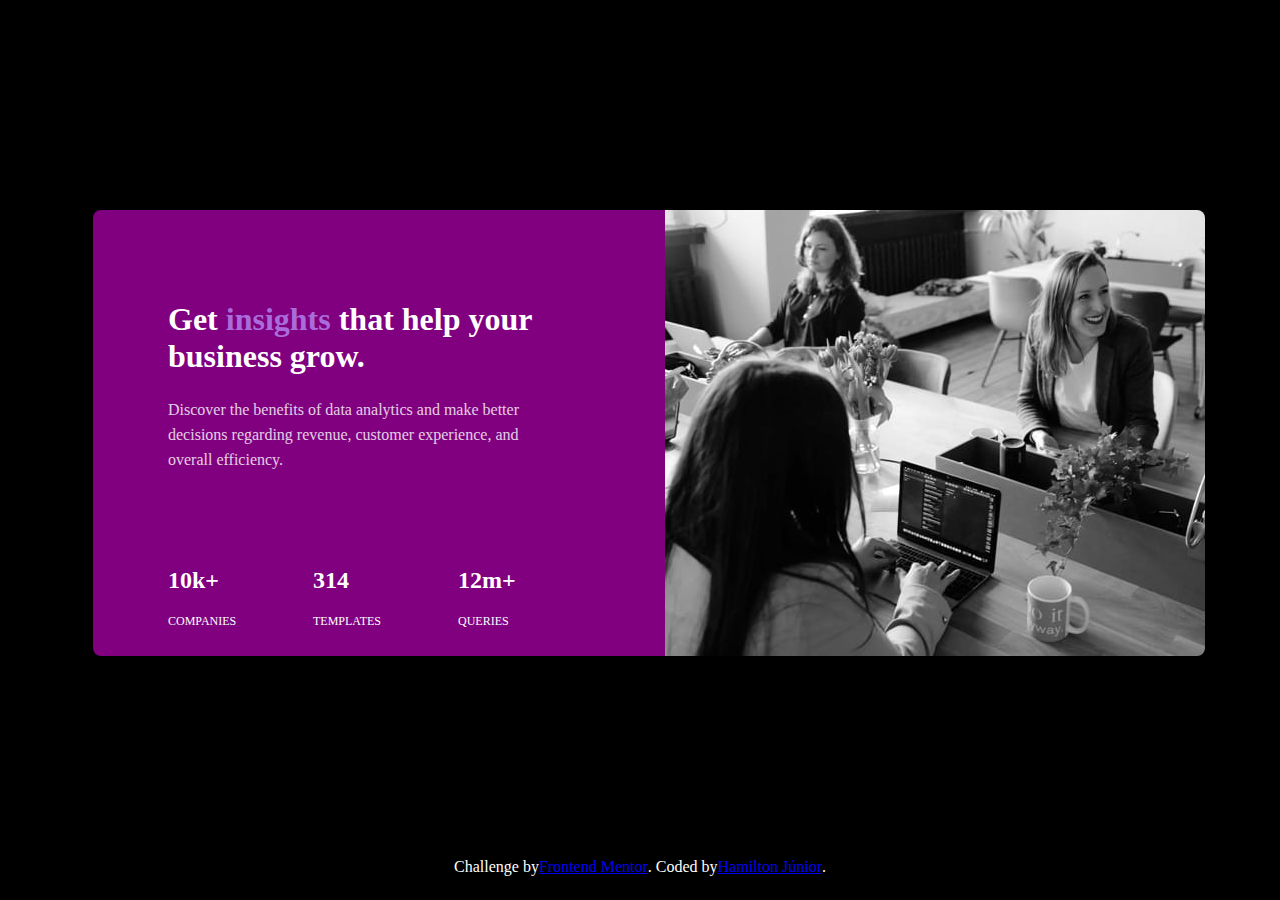
==== index2.html @ 86aa350f "Commit inicial para upload de arquivos do projeto" ====
<!DOCTYPE html>
<html lang="pt-BR">

<head>
    <meta charset="UTF-8">
    <meta name="viewport" content="width=device-width, initial-scale=1.0">
    <link rel="icon" type="image/png" sizes="32x32" href="./images/favicon-32x32.png">

    <link rel="stylesheet" href="css/style2.css">

    <title>Frontend Mentor | Stats preview card component</title>
</head>

<body>
    <main>
        <div class="container">
            <div class="left-card">
                <h1>Get <span>insights</span> that help your business grow.</h1>
                <p class="texto">
                    Discover the benefits of data analytics and make better decisions regarding revenue, customer
                    experience, and overall efficiency.
                </p>
                <div class="dados">
                    <div class="bloco">
                        <h2 class="dados-cima">10k+</h2>
                        <p class="dados-baixo">companies</p>
                    </div>
                    <div class="bloco">
                        <h2 class="dados-cima">314</h2>
                        <p class="dados-baixo">templates</p>
                    </div>
                    <div class="bloco">
                        <h2 class="dados-cima">12m+</h2>
                        <p class="dados-baixo">queries</p>
                    </div>
                </div>
            </div>
            <div class="right-card">
                <img src="images/image-header-desktop.jpg" alt="mulheres no escritório">
                <div class="sombra"></div>
            </div>
        </div>
    </main>
    <footer class="attribution">
        Challenge by <a href="https://www.frontendmentor.io?ref=challenge" target="_blank"> Frontend Mentor</a>.
        Coded by <a href="#"> Hamilton Júnior</a>.
    </footer>
</body>

</html>
---- css/style2.css ----
body {
    background-color: black;
    color: #FFFFFF;
    min-height: 40px;
    min-width: 60px;
}

main {
    display: flex;
    margin: auto;
    height: 850px;
    min-height: 40px;
    min-width: 1280px;
}

.container .left-card span {
    color: #AA6CDB;
}

.container {
    background-color: purple;
    margin: auto;
    border-radius: 8px;
    display: flex;
    height: 446px;
    width: 1110px;
}

.container .left-card {
    padding: 70px 0 64px 75px;
    width: 395px;
}

.container .left-card .texto {
    line-height: 25px;
    opacity: 0.80;
    width: 395px;
}

.container .left-card .dados {
    color: #FFF;
    display: flex;
    margin: 75px auto 65px;
}

.container .left-card .dados-cima {
    font-weight: 700;
}

.container .left-card .dados-baixo {
    text-transform: uppercase;
    font-size: 12px;
    margin-top: 10px;
    width: 145px;
}

.container .right-card img {
    background-position: center;
    background-repeat: no-repeat;
    background-size: cover;
    border-radius: 0 8px 8px 0;
    margin-left: 102px;
    height: 446px;
    width: 540px;
}

/* .container .right-card img .sombra {
    opacity: 20px;
} */

.attribution {
    /* margin-top: 20px; */
    display: flex;
    justify-content: center;
    pointer-events: none;
    text-decoration: none;
}
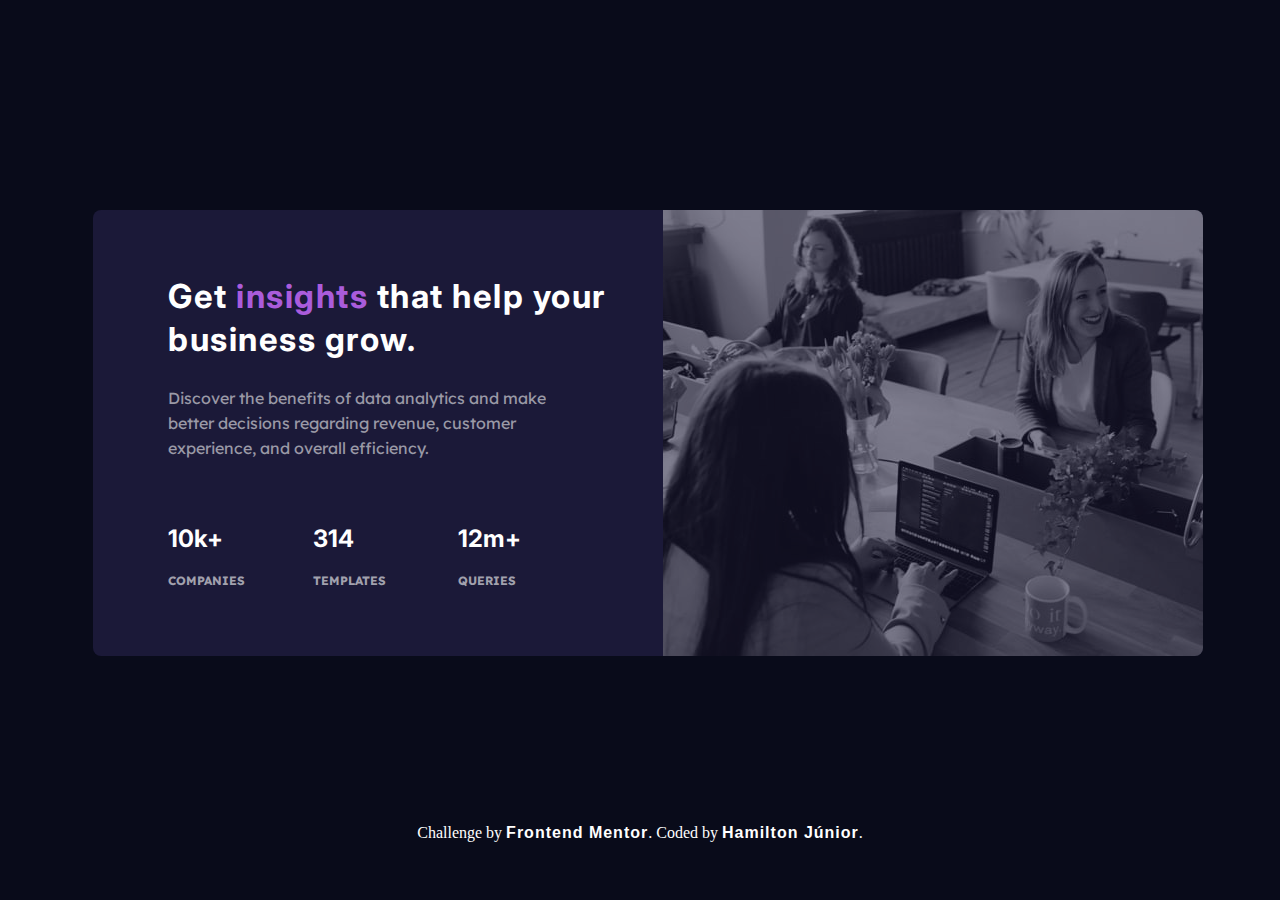
==== commit ebfa341f: "Ajustes de cores do background, fontes e posição de elementos da página" ====
--- a/index2.html
+++ b/index2.html
@@ -5,8 +5,8 @@
     <meta charset="UTF-8">
     <meta name="viewport" content="width=device-width, initial-scale=1.0">
     <link rel="icon" type="image/png" sizes="32x32" href="./images/favicon-32x32.png">
-
     <link rel="stylesheet" href="css/style2.css">
+    <link rel="stylesheet" href="css/responsive.css">
 
     <title>Frontend Mentor | Stats preview card component</title>
 </head>
@@ -37,13 +37,12 @@
             </div>
             <div class="right-card">
                 <img src="images/image-header-desktop.jpg" alt="mulheres no escritório">
-                <div class="sombra"></div>
             </div>
         </div>
     </main>
     <footer class="attribution">
-        Challenge by <a href="https://www.frontendmentor.io?ref=challenge" target="_blank"> Frontend Mentor</a>.
-        Coded by <a href="#"> Hamilton Júnior</a>.
+        <p>Challenge by <a href="https://www.frontendmentor.io?ref=challenge" target="_blank"><b>Frontend Mentor</b></a>.
+        Coded by <a href="https://github.com/hjunior17"><b>Hamilton Júnior</b></a>.</p>
     </footer>
 </body>
 
--- a/css/style2.css
+++ b/css/style2.css
@@ -1,5 +1,7 @@
+@import url(https://fonts.googleapis.com/css2?family=Inter:wght@400;700&family=Lexend+Deca);
+
 body {
-    background-color: black;
+    background-color: hsl(233, 47%, 7%);
     color: #FFFFFF;
     min-height: 40px;
     min-width: 60px;
@@ -13,12 +15,8 @@
     min-width: 1280px;
 }
 
-.container .left-card span {
-    color: #AA6CDB;
-}
-
 .container {
-    background-color: purple;
+    background-color: hsl(244, 38%, 16%);
     margin: auto;
     border-radius: 8px;
     display: flex;
@@ -26,32 +24,57 @@
     width: 1110px;
 }
 
+.container h1 {
+    font-family: "Inter", sans-serif;
+    font-size: 33px;
+    font-weight: 700;
+    line-height: 43px;
+    letter-spacing: 1.5px;
+    margin-top: -5px;
+    margin-bottom: 25px;
+}
+
+.container .left-card span {
+    color: hsl(277, 64%, 61%)
+}
+
 .container .left-card {
     padding: 70px 0 64px 75px;
-    width: 395px;
 }
 
 .container .left-card .texto {
+    color: hsla(0, 0%, 100%, 0.75);
+    font-family: "Lexend Deca", sans-serif;
     line-height: 25px;
-    opacity: 0.80;
-    width: 395px;
+    opacity: .75;
+    width: 385px;
+    font-weight: 400;
 }
 
 .container .left-card .dados {
-    color: #FFF;
+    color: hsl(0, 0%, 100%);
     display: flex;
     margin: 75px auto 65px;
 }
 
-.container .left-card .dados-cima {
+.container .left-card .dados .dados-cima {
+    font-family: "Inter", sans-serif;
     font-weight: 700;
+    margin-top: -12px;
 }
 
-.container .left-card .dados-baixo {
+.container .left-card .dados .dados-baixo {
+    color: hsla(0, 0%, 100%, 0.6);
+    font-family: "Lexend Deca", sans-serif;
+    font-weight: 700;
     text-transform: uppercase;
     font-size: 12px;
     margin-top: 10px;
     width: 145px;
+}
+
+.container .right-card {
+    margin-left: 30px;
 }
 
 .container .right-card img {
@@ -59,19 +82,20 @@
     background-repeat: no-repeat;
     background-size: cover;
     border-radius: 0 8px 8px 0;
-    margin-left: 102px;
-    height: 446px;
-    width: 540px;
+    opacity: .45;
 }
 
-/* .container .right-card img .sombra {
-    opacity: 20px;
-} */
-
 .attribution {
-    /* margin-top: 20px; */
+    /* position: absolute; */
+    margin-top: -50px;
+    width: 100%;
     display: flex;
     justify-content: center;
-    pointer-events: none;
+}
+
+.attribution a:link, a:visited {
+    font-family: Arial, sans-serif;
+    color: #FFFFFF;
     text-decoration: none;
+    letter-spacing: 1px;
 }